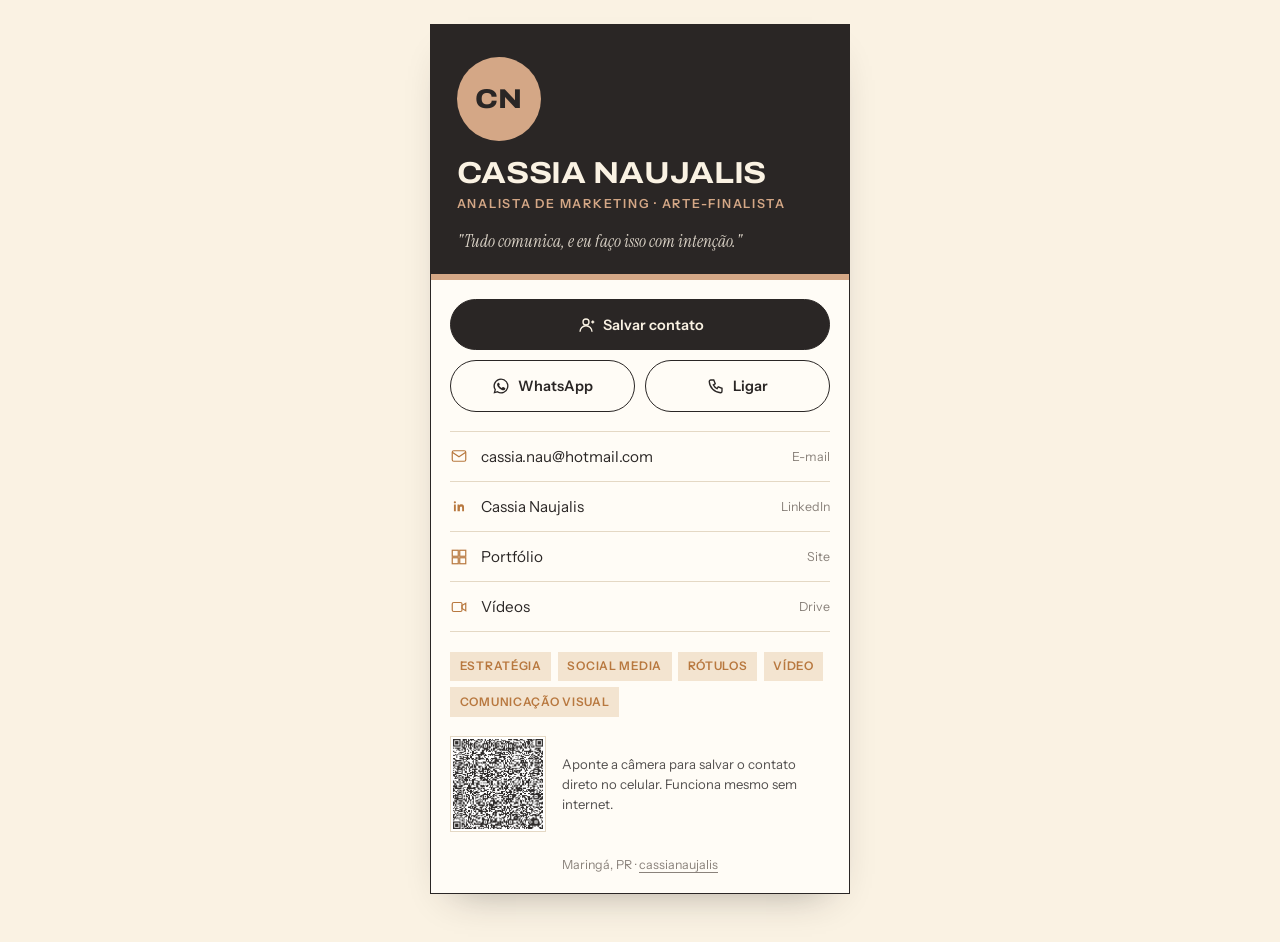
==== cartao.html @ d6723f6a "Site, portfólio e cartão digital de Cassia Naujalis Landing page com portfólio, cartão digital com v" ====
<!DOCTYPE html>
<html lang="pt-BR">
<head>
<meta charset="UTF-8">
<meta name="viewport" content="width=device-width, initial-scale=1">
<title>Cartão · Cassia Naujalis</title>
<meta name="description" content="Cartão de visita digital de Cassia Naujalis, analista de marketing e arte-finalista em Maringá.">
<meta property="og:title" content="Cassia Naujalis · Cartão digital">
<meta property="og:description" content="Salve o contato, chame no WhatsApp ou veja o portfólio.">
<meta name="theme-color" content="#2A2625">
<link rel="icon" href="data:image/svg+xml,%3Csvg xmlns='http://www.w3.org/2000/svg' viewBox='0 0 64 64'%3E%3Crect width='64' height='64' rx='8' fill='%232A2625'/%3E%3Ctext x='32' y='43' text-anchor='middle' font-family='Arial' font-weight='700' font-size='30' fill='%23D4A786'%3ECN%3C/text%3E%3C/svg%3E">
<link rel="preconnect" href="https://fonts.googleapis.com">
<link rel="preconnect" href="https://fonts.gstatic.com" crossorigin>
<link rel="stylesheet" href="https://fonts.googleapis.com/css2?family=Archivo:wdth,wght@112,700;112,800&family=Instrument+Sans:wght@400;500;600&family=Instrument+Serif:ital@1&display=swap">
<link rel="stylesheet" href="assets/css/base.css">
<style>
body { min-height: 100dvh; display: grid; place-items: center; padding: 1.5rem 1rem 3rem; }
.card { width: min(420px, 100%); background: var(--paper); border: 1.5px solid var(--ink); box-shadow: var(--shadow); overflow: hidden; }
.head { background: var(--ink); color: var(--bg); padding: 2rem 1.6rem 1.6rem; position: relative; }
.head::after { content: ""; position: absolute; inset: auto 0 0 0; height: 6px; background: var(--accent-soft); }
.avatar { width: 84px; height: 84px; border-radius: 50%; background: var(--accent-soft); color: var(--ink); display: grid; place-items: center; font-family: var(--f-display); font-stretch: 112%; font-weight: 800; font-size: 1.7rem; margin-bottom: 1rem; overflow: hidden; }
.avatar img { width: 100%; height: 100%; object-fit: cover; }
.head h1 { font-size: 1.9rem; color: var(--bg); }
.head .role { color: var(--accent-soft); font-size: .78rem; letter-spacing: .14em; text-transform: uppercase; font-weight: 600; margin-top: .4rem; }
.head .tag { font-family: var(--f-serif); font-style: italic; font-size: 1.05rem; margin-top: .9rem; color: color-mix(in srgb, var(--bg) 85%, var(--ink)); }
.acts { display: grid; grid-template-columns: 1fr 1fr; gap: .6rem; padding: 1.2rem 1.2rem 0; }
.acts a { display: flex; align-items: center; justify-content: center; gap: .5rem; padding: .85rem .6rem; border: 1.5px solid var(--ink); border-radius: 999px; color: var(--ink); text-decoration: none; font-weight: 600; font-size: .9rem; }
.acts a.primary { background: var(--ink); color: var(--bg); grid-column: 1 / -1; }
.acts a:hover { background: var(--accent-tint); }
.acts a.primary:hover { background: var(--accent); border-color: var(--accent); color: #fff; }
.acts svg { width: 18px; height: 18px; flex: none; }
.list { padding: 1.2rem; display: grid; }
.list a { display: flex; align-items: center; gap: .8rem; padding: .8rem 0; border-top: 1px solid var(--line); color: var(--ink); text-decoration: none; font-size: .95rem; }
.list a:last-child { border-bottom: 1px solid var(--line); }
.list svg { width: 18px; height: 18px; color: var(--accent); flex: none; }
.list small { margin-left: auto; color: var(--ink-3); font-size: .78rem; }
.areas { display: flex; flex-wrap: wrap; gap: .4rem; padding: 0 1.2rem 1.2rem; }
.areas span { font-size: .74rem; letter-spacing: .06em; text-transform: uppercase; font-weight: 600; padding: .35rem .6rem; background: var(--accent-tint); color: var(--accent); }
.qr { display: grid; grid-template-columns: 96px 1fr; gap: 1rem; align-items: center; padding: 0 1.2rem 1.4rem; font-size: .82rem; color: var(--ink-2); }
.qr img { width: 96px; border: 1px solid var(--line); background: #fff; }
.foot { text-align: center; font-size: .78rem; color: var(--ink-3); padding: 0 1.2rem 1.2rem; }
.foot a { color: var(--ink-3); }
</style>
</head>
<body>
<main class="card">
  <div class="head">
    <div class="avatar" aria-hidden="true">CN</div>
    <h1>Cassia Naujalis</h1>
    <div class="role">Analista de marketing · Arte-finalista</div>
    <p class="tag">"Tudo comunica, e eu faço isso com intenção."</p>
  </div>

  <div class="acts">
    <a class="primary" href="cassia-naujalis.vcf" download>
      <svg viewBox="0 0 24 24" fill="none" stroke="currentColor" stroke-width="1.8" aria-hidden="true"><circle cx="12" cy="8" r="4"/><path d="M4 21a8 8 0 0 1 16 0"/><path d="M19 8h4M21 6v4"/></svg>
      Salvar contato
    </a>
    <a href="https://wa.me/5544998594288?text=Ol%C3%A1%20Cassia!%20Peguei%20seu%20cart%C3%A3o%20e%20quero%20conversar." target="_blank" rel="noopener">
      <svg viewBox="0 0 24 24" fill="currentColor" aria-hidden="true"><path d="M12 2a10 10 0 0 0-8.6 15.1L2 22l5-1.3A10 10 0 1 0 12 2Zm0 18.2a8.2 8.2 0 0 1-4.2-1.2l-.3-.2-3 .8.8-2.9-.2-.3A8.2 8.2 0 1 1 12 20.2Zm4.5-6.1c-.2-.1-1.5-.7-1.7-.8s-.4-.1-.6.1-.6.8-.8 1-.3.2-.5.1a6.7 6.7 0 0 1-3.3-2.9c-.3-.4.3-.4.7-1.3.1-.2 0-.3 0-.4l-.8-1.8c-.2-.5-.4-.4-.6-.4h-.5a1 1 0 0 0-.7.3 3 3 0 0 0-.9 2.2 5.2 5.2 0 0 0 1.1 2.8 12 12 0 0 0 4.6 4c1.7.7 2.3.8 3.2.7a2.7 2.7 0 0 0 1.8-1.3 2.2 2.2 0 0 0 .2-1.3c-.1-.1-.3-.2-.5-.3Z"/></svg>
      WhatsApp
    </a>
    <a href="tel:+5544998594288">
      <svg viewBox="0 0 24 24" fill="none" stroke="currentColor" stroke-width="1.8" aria-hidden="true"><path d="M5 4h4l2 5-2.5 1.5a11 11 0 0 0 5 5L15 13l5 2v4a2 2 0 0 1-2 2A16 16 0 0 1 3 6a2 2 0 0 1 2-2"/></svg>
      Ligar
    </a>
  </div>

  <div class="list">
    <a href="mailto:cassia.nau@hotmail.com"><svg viewBox="0 0 24 24" fill="none" stroke="currentColor" stroke-width="1.6" aria-hidden="true"><rect x="3" y="5" width="18" height="14" rx="2"/><path d="m3 7 9 6 9-6"/></svg>cassia.nau@hotmail.com<small>E-mail</small></a>
    <a href="https://www.linkedin.com/in/cassia-naujalis" target="_blank" rel="noopener"><svg viewBox="0 0 24 24" fill="currentColor" aria-hidden="true"><path d="M6.5 8.5A1.5 1.5 0 1 0 6.5 5.5a1.5 1.5 0 0 0 0 3ZM5.25 10h2.5v9h-2.5zM10 10h2.4v1.3c.4-.7 1.3-1.5 2.8-1.5 3 0 3.5 2 3.5 4.5V19h-2.5v-4.2c0-1 0-2.3-1.4-2.3s-1.6 1.1-1.6 2.2V19H10z"/></svg>Cassia Naujalis<small>LinkedIn</small></a>
    <a href="index.html#portfolio"><svg viewBox="0 0 24 24" fill="none" stroke="currentColor" stroke-width="1.6" aria-hidden="true"><rect x="3" y="3" width="8" height="8"/><rect x="13" y="3" width="8" height="8"/><rect x="3" y="13" width="8" height="8"/><rect x="13" y="13" width="8" height="8"/></svg>Portfólio<small>Site</small></a>
    <a href="https://drive.google.com/drive/folders/1kO665WQRFzrbiUOxx-hnUV26nFZgI-P2" target="_blank" rel="noopener"><svg viewBox="0 0 24 24" fill="none" stroke="currentColor" stroke-width="1.6" aria-hidden="true"><rect x="3" y="6" width="13" height="12" rx="2"/><path d="M16 10l5-3v10l-5-3z"/></svg>Vídeos<small>Drive</small></a>
  </div>

  <div class="areas" aria-label="Áreas de atuação">
    <span>Estratégia</span><span>Social media</span><span>Rótulos</span><span>Vídeo</span><span>Comunicação visual</span>
  </div>

  <div class="qr">
    <img src="assets/qr/qr-vcard.png" alt="QR Code com o contato de Cassia Naujalis">
    <div>Aponte a câmera para salvar o contato direto no celular. Funciona mesmo sem internet.</div>
  </div>

  <div class="foot">Maringá, PR · <a href="index.html">cassianaujalis</a></div>
</main>
</body>
</html>
---- assets/css/base.css ----
/* Identidade visual — Cassia Naujalis
   Paleta extraída do portfólio em PDF: grafite #524F4E, caramelo #D4A786, creme #FAF2E3 */
:root {
  --bg: #FAF2E3;
  --paper: #FFFCF6;
  --ink: #2A2625;
  --ink-2: #524F4E;
  --ink-3: #8A827B;
  --line: #E4D8C4;
  --accent: #B8783F;      /* caramelo escurecido para contraste sobre creme */
  --accent-soft: #D4A786; /* caramelo original do PDF */
  --accent-tint: #F3E4D0;
  --focus: #7A4E1F;
  --shadow: 0 18px 40px -24px rgba(42, 38, 37, .45);
  --radius: 4px;
  --f-display: "Archivo", "Arial Narrow", Arial, sans-serif;
  --f-serif: "Instrument Serif", Georgia, "Times New Roman", serif;
  --f-body: "Instrument Sans", "Helvetica Neue", Arial, sans-serif;
  color-scheme: light;
}
@media (prefers-color-scheme: dark) {
  :root:not([data-theme="light"]) {
    --bg: #1E1B1A;
    --paper: #27231F;
    --ink: #F4EBDD;
    --ink-2: #D9CDBB;
    --ink-3: #9A8F82;
    --line: #3B3530;
    --accent: #D4A786;
    --accent-soft: #B8783F;
    --accent-tint: #33291F;
    --focus: #E9C39B;
    --shadow: 0 18px 40px -24px rgba(0, 0, 0, .8);
    color-scheme: dark;
  }
}
:root[data-theme="dark"] {
  --bg: #1E1B1A;
  --paper: #27231F;
  --ink: #F4EBDD;
  --ink-2: #D9CDBB;
  --ink-3: #9A8F82;
  --line: #3B3530;
  --accent: #D4A786;
  --accent-soft: #B8783F;
  --accent-tint: #33291F;
  --focus: #E9C39B;
  --shadow: 0 18px 40px -24px rgba(0, 0, 0, .8);
  color-scheme: dark;
}

*, *::before, *::after { box-sizing: border-box; }
html { -webkit-text-size-adjust: 100%; scroll-behavior: smooth; }
@media (prefers-reduced-motion: reduce) {
  html { scroll-behavior: auto; }
  *, *::before, *::after { animation: none !important; transition: none !important; }
}
body {
  margin: 0;
  background: var(--bg);
  color: var(--ink);
  font-family: var(--f-body);
  font-size: 17px;
  line-height: 1.55;
  -webkit-font-smoothing: antialiased;
}
img { max-width: 100%; height: auto; display: block; }
a { color: var(--accent); text-decoration-thickness: 1px; text-underline-offset: 3px; }
a:focus-visible, button:focus-visible { outline: 2px solid var(--focus); outline-offset: 3px; }

h1, h2, h3 { font-family: var(--f-display); font-stretch: 112%; font-weight: 700; line-height: 1.02; letter-spacing: -.01em; margin: 0; text-wrap: balance; text-transform: uppercase; }
h1 { font-size: clamp(2.6rem, 8vw, 6.4rem); }
h2 { font-size: clamp(1.8rem, 4vw, 3rem); }
h3 { font-size: 1.05rem; letter-spacing: .02em; }
p { margin: 0; max-width: 62ch; }

.eyebrow { font-family: var(--f-body); font-size: .74rem; letter-spacing: .16em; text-transform: uppercase; color: var(--accent); font-weight: 600; }
.serif { font-family: var(--f-serif); font-style: italic; font-weight: 400; text-transform: none; letter-spacing: 0; }

.btn {
  display: inline-flex; align-items: center; gap: .6rem;
  font: 600 .95rem/1 var(--f-body);
  padding: .95rem 1.4rem; border-radius: 999px;
  background: var(--ink); color: var(--bg); text-decoration: none;
  border: 1.5px solid var(--ink); transition: transform .15s ease, background .15s ease;
}
.btn:hover { transform: translateY(-1px); }
.btn.ghost { background: transparent; color: var(--ink); }
.btn.accent { background: var(--accent); border-color: var(--accent); color: #fff; }
.btn svg { width: 18px; height: 18px; flex: none; }

.wrap { width: min(1180px, 100% - 2.5rem); margin-inline: auto; }
.rule { border: 0; border-top: 1px solid var(--line); margin: 0; }
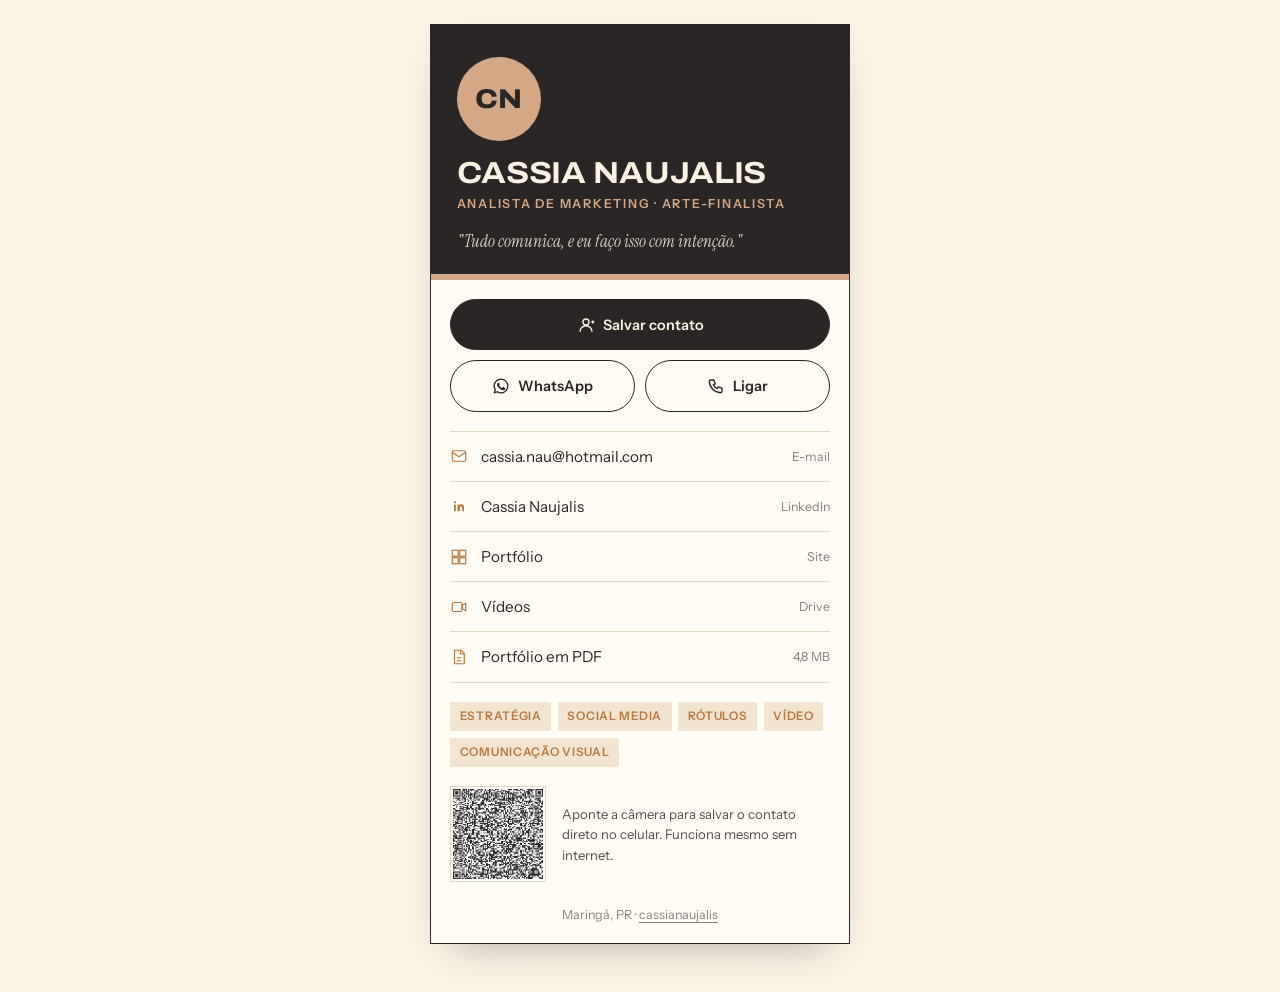
==== commit bcc4baab: "Imagem de compartilhamento, ícones, SEO, PDFs do portfólio e do cartão impresso Adiciona og.jpg e íc" ====
--- a/cartao.html
+++ b/cartao.html
@@ -7,8 +7,13 @@
 <meta name="description" content="Cartão de visita digital de Cassia Naujalis, analista de marketing e arte-finalista em Maringá.">
 <meta property="og:title" content="Cassia Naujalis · Cartão digital">
 <meta property="og:description" content="Salve o contato, chame no WhatsApp ou veja o portfólio.">
+<meta property="og:image" content="https://presencadigitalmga.github.io/cassia-naujalis/assets/img/og.jpg">
+<meta property="og:image:width" content="1200">
+<meta property="og:image:height" content="630">
+<meta name="twitter:card" content="summary_large_image">
 <meta name="theme-color" content="#2A2625">
-<link rel="icon" href="data:image/svg+xml,%3Csvg xmlns='http://www.w3.org/2000/svg' viewBox='0 0 64 64'%3E%3Crect width='64' height='64' rx='8' fill='%232A2625'/%3E%3Ctext x='32' y='43' text-anchor='middle' font-family='Arial' font-weight='700' font-size='30' fill='%23D4A786'%3ECN%3C/text%3E%3C/svg%3E">
+<link rel="icon" type="image/png" sizes="32x32" href="assets/img/icon-32.png">
+<link rel="apple-touch-icon" href="assets/img/icon-180.png">
 <link rel="preconnect" href="https://fonts.googleapis.com">
 <link rel="preconnect" href="https://fonts.gstatic.com" crossorigin>
 <link rel="stylesheet" href="https://fonts.googleapis.com/css2?family=Archivo:wdth,wght@112,700;112,800&family=Instrument+Sans:wght@400;500;600&family=Instrument+Serif:ital@1&display=swap">
@@ -71,6 +76,7 @@
     <a href="https://www.linkedin.com/in/cassia-naujalis" target="_blank" rel="noopener"><svg viewBox="0 0 24 24" fill="currentColor" aria-hidden="true"><path d="M6.5 8.5A1.5 1.5 0 1 0 6.5 5.5a1.5 1.5 0 0 0 0 3ZM5.25 10h2.5v9h-2.5zM10 10h2.4v1.3c.4-.7 1.3-1.5 2.8-1.5 3 0 3.5 2 3.5 4.5V19h-2.5v-4.2c0-1 0-2.3-1.4-2.3s-1.6 1.1-1.6 2.2V19H10z"/></svg>Cassia Naujalis<small>LinkedIn</small></a>
     <a href="index.html#portfolio"><svg viewBox="0 0 24 24" fill="none" stroke="currentColor" stroke-width="1.6" aria-hidden="true"><rect x="3" y="3" width="8" height="8"/><rect x="13" y="3" width="8" height="8"/><rect x="3" y="13" width="8" height="8"/><rect x="13" y="13" width="8" height="8"/></svg>Portfólio<small>Site</small></a>
     <a href="https://drive.google.com/drive/folders/1kO665WQRFzrbiUOxx-hnUV26nFZgI-P2" target="_blank" rel="noopener"><svg viewBox="0 0 24 24" fill="none" stroke="currentColor" stroke-width="1.6" aria-hidden="true"><rect x="3" y="6" width="13" height="12" rx="2"/><path d="M16 10l5-3v10l-5-3z"/></svg>Vídeos<small>Drive</small></a>
+    <a href="cassia-naujalis-portfolio.pdf" target="_blank" rel="noopener"><svg viewBox="0 0 24 24" fill="none" stroke="currentColor" stroke-width="1.6" aria-hidden="true"><path d="M6 3h9l4 4v14H6z"/><path d="M14 3v5h5"/><path d="M9 13h6M9 17h6"/></svg>Portfólio em PDF<small>4,8 MB</small></a>
   </div>
 
   <div class="areas" aria-label="Áreas de atuação">
